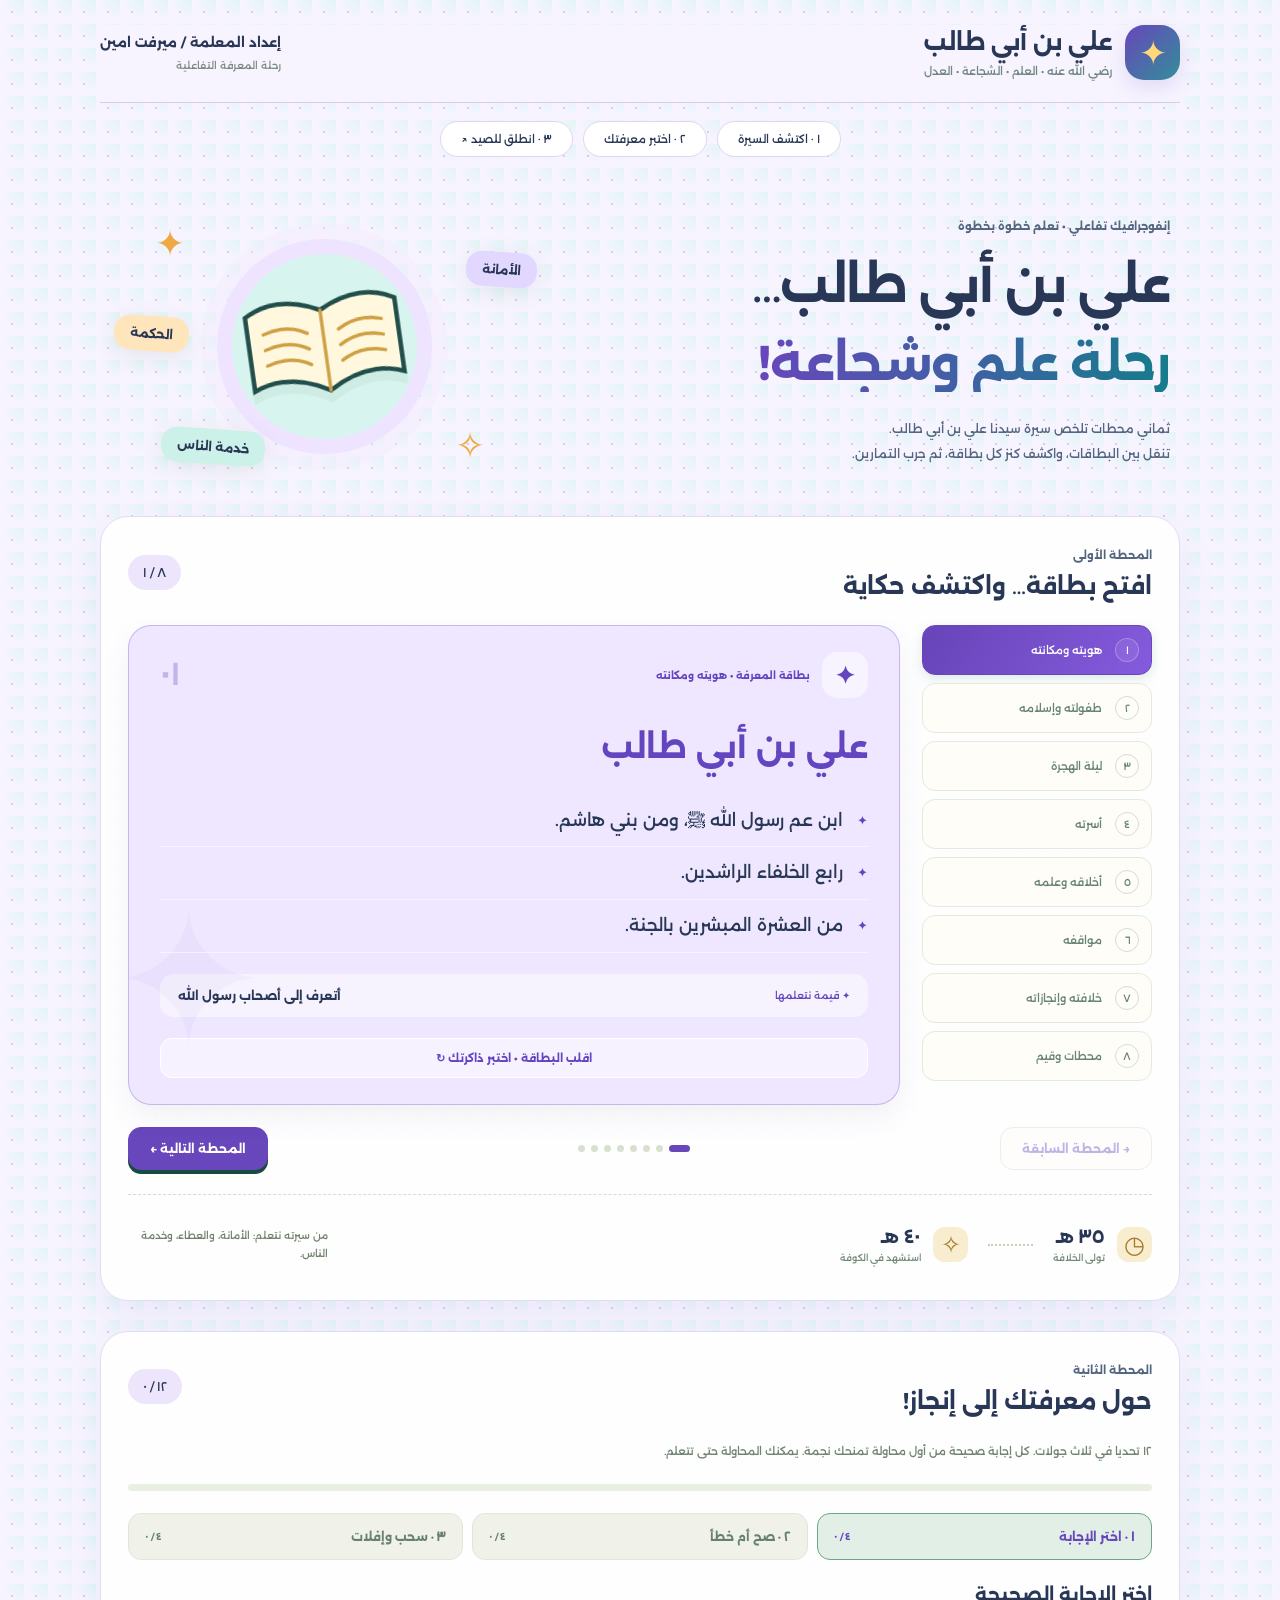
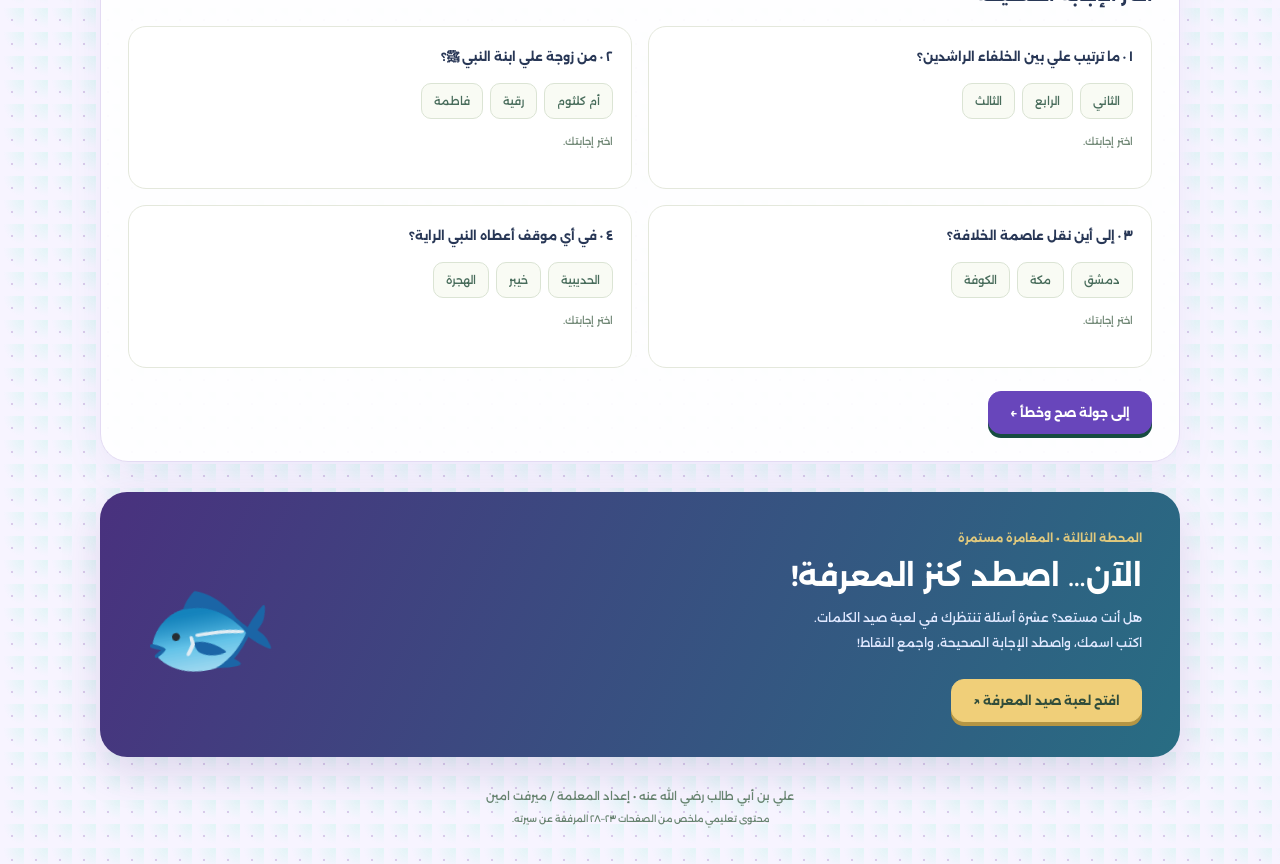
==== index.html @ e06476b0 "Add Ali interactive infographic and randomized word hunt game" ====
<!DOCTYPE html><html lang="ar" dir="rtl"><head><meta charset="UTF-8"><meta name="viewport" content="width=device-width,initial-scale=1"><meta name="theme-color" content="#fffaf1"><meta name="description" content="إنفوجرافيك تفاعلي لسيرة علي بن أبي طالب: بطاقات المعرفة وتمارين اختيار وصح وخطأ وسحب وإفلات، إعداد المعلمة ميرفت امين."><title>علي بن أبي طالب | رحلة المعرفة</title><link rel="stylesheet" href="styles.css"></head><body>
<div class="page"><header class="header"><a class="identity" href="#learn"><span class="logo" aria-hidden="true">✦</span><span><strong>علي بن أبي طالب</strong><small>رضي الله عنه • العلم • الشجاعة • العدل</small></span></a><div class="teacher">إعداد المعلمة / ميرفت امين<span>رحلة المعرفة التفاعلية</span></div></header>
<nav class="nav" aria-label="أقسام الرحلة"><a href="#learn">١ · اكتشف السيرة</a><a href="#practice">٢ · اختبر معرفتك</a><a href="#game">٣ · انطلق للصيد ↗</a></nav>
<section class="intro" id="learn"><div><span class="eyebrow">إنفوجرافيك تفاعلي • تعلم خطوة بخطوة</span><h1>علي بن أبي طالب…<br><em>رحلة علم وشجاعة!</em></h1><p>ثماني محطات تلخص سيرة سيدنا علي بن أبي طالب.<br>تنقل بين البطاقات، واكشف كنز كل بطاقة، ثم جرب التمارين.</p></div><div class="hero-art" aria-hidden="true"><div class="art-ring"></div><span class="art-star one">✦</span><span class="art-star two">✧</span><div class="book"><svg viewBox="0 0 160 120"><path d="M80 29Q43 10 13 27v66q32-13 67 8 35-21 67-8V27q-30-17-67 2Z" fill="#fff8de" stroke="#214e4a" stroke-width="4"/><path d="M80 29v72M27 44q22-7 39 4M27 58q22-7 39 4M27 72q22-7 39 4M94 48q19-11 39-4M94 62q19-11 39-4M94 76q19-11 39-4" fill="none" stroke="#cf9f43" stroke-width="3" stroke-linecap="round"/></svg></div><span class="art-chip chip-one">الأمانة</span><span class="art-chip chip-two">الحكمة</span><span class="art-chip chip-three">خدمة الناس</span></div></section>
<section class="learning" aria-label="بطاقات المعرفة"><div class="section-title"><div><span class="eyebrow">المحطة الأولى</span><h2>افتح بطاقة… واكتشف حكاية</h2></div><span class="count" id="card-counter">١ / ٨</span></div><div class="learn-layout"><aside class="steps" id="steps" aria-label="محطات السيرة"></aside><article class="flashcard" id="flashcard"><div class="card-top"><span class="card-icon" id="card-icon" aria-hidden="true"></span><span id="card-kicker"></span><span class="card-number" id="card-number"></span></div><div id="card-front"><h3 id="card-title" tabindex="-1"></h3><ul id="card-points"></ul><div class="takeaway"><span>✦ قيمة نتعلمها</span><strong id="card-value"></strong></div></div><div id="card-back" hidden><span class="recall-tag">توقف وفكر</span><h3 id="recall-question"></h3><p id="recall-answer" hidden></p><button class="reveal-btn" id="reveal">اكشف الإجابة ✦</button></div><button id="flip" class="flip-btn" aria-pressed="false">اقلب البطاقة • اختبر ذاكرتك ↻</button></article></div><div class="card-controls"><button id="prev" class="secondary" disabled>→ المحطة السابقة</button><div class="dots" id="dots" aria-hidden="true"></div><button id="next-card" class="primary">المحطة التالية ←</button></div><div class="timeline"><div><span class="time-icon">◷</span><span><strong>٣٥ هـ</strong><small>تولى الخلافة</small></span></div><span class="timeline-line"></span><div><span class="time-icon">✧</span><span><strong>٤٠ هـ</strong><small>استشهد في الكوفة</small></span></div><p>من سيرته نتعلم: الأمانة، والعطاء، وخدمة الناس.</p></div></section>
<section id="practice" class="practice"><div class="section-title"><div><span class="eyebrow">المحطة الثانية</span><h2>حول معرفتك إلى إنجاز!</h2></div><span class="count" id="exercise-count">٠ / ١٢</span></div><p class="section-note">١٢ تحديا في ثلاث جولات. كل إجابة صحيحة من أول محاولة تمنحك نجمة. يمكنك المحاولة حتى تتعلم.</p><div class="exercise-progress" role="progressbar" aria-label="التمارين المكتملة" aria-valuemin="0" aria-valuemax="12" aria-valuenow="0" id="exercise-progress"><span id="exercise-fill"></span></div>
<div class="exercise-tabs" role="tablist" aria-label="نوع التمارين"><button role="tab" id="tab-choice" aria-selected="true" aria-controls="panel-choice" data-tab="choice">١ · اختر الإجابة<span>٠ / ٤</span></button><button role="tab" id="tab-truth" aria-selected="false" aria-controls="panel-truth" data-tab="truth">٢ · صح أم خطأ<span>٠ / ٤</span></button><button role="tab" id="tab-match" aria-selected="false" aria-controls="panel-match" data-tab="match">٣ · سحب وإفلات<span>٠ / ٤</span></button></div>
<div class="exercise-panel" role="tabpanel" id="panel-choice" aria-labelledby="tab-choice"><h3>اختر الإجابة الصحيحة</h3><div id="choice-list" class="quiz-list"></div><button class="primary round-next" data-open="truth">إلى جولة صح وخطأ ←</button></div>
<div class="exercise-panel" role="tabpanel" id="panel-truth" aria-labelledby="tab-truth" hidden><h3>ميز العبارة الصحيحة</h3><div id="truth-list" class="quiz-list"></div><button class="primary round-next" data-open="match">إلى جولة السحب والإفلات ←</button></div>
<div class="exercise-panel" role="tabpanel" id="panel-match" aria-labelledby="tab-match" hidden><h3>صل العمل بنتيجته</h3><p class="section-note">اسحب كل بطاقة إلى مكانها الصحيح. على الهاتف أو بلوحة المفاتيح: اضغط البطاقة ثم اضغط المكان المناسب.</p><div class="match-layout"><div><h4>بطاقات الأعمال</h4><div id="drag-bank"></div></div><div><h4>أماكن النتائج</h4><div id="drop-bank"></div></div></div><p id="drag-status" role="status" aria-live="polite">اختر بطاقة لتبدأ.</p><button id="show-result" class="primary">اعرض إنجازي ✦</button></div>
<div id="completion" class="completion" hidden aria-live="polite"><span class="medal" aria-hidden="true">🏅</span><h3 id="result-heading" tabindex="-1"></h3><p id="result-message"></p><div class="result-stats"><div><strong id="result-stars"></strong><span>نجوم المحاولة الأولى</span></div><div><strong>١٢ / ١٢</strong><span>تحديات مكتملة</span></div></div><button id="reset-exercises" class="secondary">أعيد التمارين ↻</button><a class="primary" href="#game">حان وقت لعبة الصيد ↓</a></div></section>
<section id="game" class="game-cta"><div><span class="eyebrow">المحطة الثالثة • المغامرة مستمرة</span><h2>الآن… اصطد كنز المعرفة!</h2><p>هل أنت مستعد؟ عشرة أسئلة تنتظرك في لعبة صيد الكلمات.<br>اكتب اسمك، واصطد الإجابة الصحيحة، واجمع النقاط!</p><a class="primary" href="game.html" target="_blank" rel="noopener">افتح لعبة صيد المعرفة ↗</a></div><span class="big-fish" aria-hidden="true">🐟</span></section><footer>علي بن أبي طالب رضي الله عنه • إعداد المعلمة / ميرفت امين<br><small>محتوى تعليمي ملخص من الصفحات ٢٣–٢٨ المرفقة عن سيرته.</small></footer></div><script src="app.js"></script></body></html>
---- styles.css ----
@font-face{font-family:Alexandria;src:url('Alexandria-500.ttf');font-weight:400 500;font-display:swap}@font-face{font-family:Alexandria;src:url('Alexandria-700.ttf');font-weight:600 900;font-display:swap}
:root{--ink:#234d4b;--green:#206b5b;--paper:#fffaf1;--gold:#e6b24d;--line:#e5e5d5}*{box-sizing:border-box}html{scroll-behavior:smooth;scroll-padding-top:20px}body{margin:0;background:var(--paper);color:var(--ink);font-family:Alexandria,sans-serif;background-image:radial-gradient(#dcdec8 1px,transparent 1px);background-size:24px 24px}button,a,input{font:inherit}button{cursor:pointer}button:disabled{cursor:default}button:focus-visible,a:focus-visible{outline:3px solid #db8e27;outline-offset:5px}[hidden]{display:none!important}a{color:inherit;text-decoration:none}.page{max-width:1140px;margin:auto;padding:25px 30px}.header{display:flex;justify-content:space-between;align-items:center;gap:20px;background:var(--paper);padding:0 0 22px;border-bottom:1px solid #d6dece}.identity{display:flex;align-items:center;gap:13px}.logo{display:grid;place-items:center;background:var(--green);color:#ffd979;width:55px;height:55px;border-radius:19px;font-size:34px}.identity strong{font-size:23px}.identity small{display:block;font-size:11px;margin-top:8px;color:#6f8780}.teacher{font-size:13px;font-weight:700}.teacher span{display:block;font-size:10px;font-weight:500;color:#7b8b80;margin-top:9px}.nav{display:flex;gap:10px;justify-content:center;padding:18px 0}.nav a{font-size:11px;padding:10px 20px;border:1px solid #d9e1d2;background:#fffdf6;border-radius:25px}.nav a:hover{background:#dff2e6}.intro{display:grid;grid-template-columns:1.4fr 1fr;gap:30px;align-items:center;padding:32px 10px 38px}.eyebrow{font-size:11px;color:#55816c;font-weight:700}.intro h1{font-size:clamp(32px,4.3vw,49px);line-height:1.6;margin:12px 0 13px;letter-spacing:-1px}.intro h1 em{font-style:normal;color:var(--green)}.intro p,.game-cta p{font-size:12px;color:#6b8174;line-height:2.1}.hero-art{height:258px;position:relative;display:grid;place-items:center}.art-ring{width:215px;height:215px;border-radius:50%;background:#edf0cd;border:15px solid #f6efcd;box-shadow:0 0 0 1px #e6e5c3}.book{position:absolute;width:180px;transform:rotate(-8deg);filter:drop-shadow(0 10px 0 #728d6f15)}.art-star{position:absolute;color:var(--gold);font-size:36px}.one{top:3px;left:45px}.two{bottom:9px;right:54px}.art-chip{position:absolute;border-radius:16px;padding:10px 16px;background:white;box-shadow:0 5px 24px #2b563016;font-size:12px;font-weight:700;transform:rotate(4deg)}.chip-one{right:2px;top:34px;background:#d7efe6}.chip-two{left:4px;top:98px;background:#ffe3a6}.chip-three{left:51px;bottom:12px;background:#e4def6}
.learning,.practice{padding:27px;background:#fffdf8;border:1px solid var(--line);border-radius:28px;box-shadow:0 10px 40px #26492608}.section-title{display:flex;justify-content:space-between;align-items:center;gap:10px;margin-bottom:25px}.section-title h2{font-size:23px;margin:9px 0 0}.count{font-size:12px;border-radius:24px;background:#eef2e6;padding:10px 15px;white-space:nowrap;direction:ltr}.learn-layout{display:grid;grid-template-columns:230px 1fr;gap:22px}.steps{display:flex;flex-direction:column;gap:8px}.step{display:flex;align-items:center;gap:13px;text-align:right;width:100%;border:1px solid #e6eadc;border-radius:13px;background:#fffdf8;color:#668375;padding:12px;font-size:11px}.step span{border:1px solid #d5decd;border-radius:50%;height:24px;width:24px;display:grid;place-items:center;font-size:10px}.step[aria-current=true]{background:var(--green);color:white;border-color:var(--green);box-shadow:0 4px 12px #206b5b25}.step[aria-current=true] span{background:#ffffff15;border-color:#ffffff40}.flashcard{--accent:#28705f;--bg:#e0f1e6;background:var(--bg);border:1px solid color-mix(in srgb,var(--accent),transparent 70%);border-radius:23px;padding:26px 31px;min-height:470px;position:relative;overflow:hidden;display:flex;flex-direction:column}.flashcard:before{content:'✦';position:absolute;left:-20px;bottom:30px;font-size:190px;line-height:1;color:var(--accent);opacity:.035;pointer-events:none}.card-top{display:flex;align-items:center;gap:12px;color:var(--accent);font-size:10px;font-weight:700}.card-icon{width:46px;height:46px;display:grid;place-items:center;border-radius:15px;background:#ffffff88;font-size:24px}.card-number{margin-right:auto;font-size:28px;opacity:.3}.flashcard h3{font-size:27px;color:var(--accent);line-height:1.8;margin:20px 0 19px}.flashcard ul{list-style:none;margin:0;padding:0}.flashcard li{font-size:15px;line-height:2.1;padding:8px 25px 8px 0;position:relative;border-bottom:1px solid #ffffff90}.flashcard li:before{content:'✦';position:absolute;right:0;color:var(--accent);font-size:13px;top:12px}.takeaway{margin:21px 0;background:#ffffff85;border-radius:14px;padding:14px 18px;display:flex;justify-content:space-between;align-items:center;gap:13px}.takeaway span{font-size:10px;color:var(--accent)}.takeaway strong{font-size:12px}.flip-btn{margin-top:auto;border:1px solid #ffffff;background:#ffffff75;color:var(--accent);border-radius:12px;padding:12px;font-size:11px;font-weight:700;width:100%}#card-back{padding:20px 0;min-height:330px}.recall-tag{font-size:11px;background:#ffffff80;padding:8px 13px;border-radius:20px;color:var(--accent)}#recall-answer{background:#ffffff90;border-radius:16px;padding:19px;line-height:2;font-size:15px}.reveal-btn{border:0;background:var(--accent);color:white;padding:13px 20px;border-radius:13px;font-size:12px}.card-controls{display:flex;align-items:center;justify-content:space-between;gap:15px;margin-top:22px}.primary,.secondary{display:inline-block;padding:13px 21px;border-radius:13px;font-weight:700;font-size:12px;text-align:center}.primary{background:var(--green);color:white;border:1px solid var(--green);box-shadow:0 4px 0 #174c41}.primary:hover{background:#2e826b}.secondary{background:#fffdf8;color:var(--green);border:1px solid #cbd8c6}.secondary:disabled{opacity:.4}.dots{display:flex;gap:6px}.dots i{width:7px;height:7px;background:#d8e1cf;border-radius:50%}.dots i.on{background:var(--green);width:21px;border-radius:5px}.timeline{display:flex;align-items:center;gap:20px;padding:22px 0 0;margin-top:24px;border-top:1px dashed #d3decc}.timeline>div{display:flex;gap:12px;align-items:center}.time-icon{display:grid;place-items:center;width:35px;height:35px;background:#f9edd0;color:#a47c2a;border-radius:12px;font-size:24px}.timeline strong{font-size:17px}.timeline small{display:block;font-size:9px;color:#6f8775;margin-top:5px}.timeline-line{width:45px;border-top:2px dotted #c5d0b7}.timeline p{font-size:10px;line-height:1.8;color:#71836b;margin-right:auto;max-width:200px}
.practice{margin-top:30px}.section-note{font-size:11px;color:#718470;line-height:2}.exercise-progress{height:7px;background:#eaf0e1;border-radius:6px;margin:22px 0}.exercise-progress span{display:block;height:100%;width:0;border-radius:6px;background:var(--green);transition:width .4s}.exercise-tabs{display:grid;grid-template-columns:repeat(3,1fr);gap:9px}.exercise-tabs button{display:flex;justify-content:space-between;align-items:center;padding:15px 16px;background:#f0f1e9;border:1px solid #e2e6d9;border-radius:13px;color:#678071;font-size:12px;font-weight:700}.exercise-tabs button[aria-selected=true]{background:#e1efe7;border-color:#6da48d;color:var(--green)}.exercise-tabs span{font-size:9px;direction:ltr}.exercise-panel{padding-top:24px}.exercise-panel h3{font-size:18px;margin:0 0 20px}.quiz-list{display:grid;grid-template-columns:1fr 1fr;gap:16px}.quiz{background:#fff;border:1px solid #e4e8dc;border-radius:18px;padding:18px}.quiz h4{margin:0 0 14px;font-size:12px;line-height:2}.answers{display:flex;flex-wrap:wrap;gap:7px}.answer{border:1px solid #dbe4d4;background:#f9fbf4;border-radius:10px;color:#486c5b;padding:10px 12px;font-size:11px}.answer.correct{border-color:#57a38a;background:#d7f0e3;color:#135d45}.answer.wrong{border-color:#dfa080;background:#ffefdc;color:#9c4b2d}.answer:disabled{cursor:default}.quiz.done{border-color:#87bda3}.quiz-feedback{font-size:10px;line-height:1.9;color:#728977;min-height:38px;margin:13px 0 0}.quiz.done .quiz-feedback{color:#226b50}.round-next{margin-top:23px}.match-layout{display:grid;grid-template-columns:1fr 1.2fr;gap:23px}.match-layout h4{font-size:12px;color:#567362}.drag-card{width:100%;display:block;margin:0 0 12px;border:1px solid #d9d1ea;border-radius:14px;background:#efeafa;color:#65568d;padding:18px;font-size:12px;font-weight:700;text-align:right;touch-action:pan-y}.drag-card.selected{background:#ded4f5;border:2px solid #7757ae;padding:17px}.drag-card:disabled{opacity:.45}.drop{width:100%;min-height:74px;text-align:right;border:2px dashed #bacfb9;border-radius:14px;background:#f7faf1;padding:15px 17px;display:block;margin:0 0 12px;color:#52765b;font-size:12px}.drop small{display:block;margin-top:8px;color:#7e9380;font-size:9px}.drop.over{border-color:#7a5caa;background:#eee8f8}.drop.matched{border:2px solid #73ac8a;background:#e0f2e5}.drop.matched small{color:#1c6b48;font-weight:700}#drag-status{font-size:11px;line-height:2;min-height:28px;color:#677e67}.completion{text-align:center;background:#f8f0d7;border:1px solid #e4c775;border-radius:21px;padding:28px;margin-top:26px}.medal{font-size:47px}.completion h3{font-size:23px}.completion p{font-size:12px;line-height:2;color:#6b7451}.completion .primary,.completion .secondary{margin:5px}.result-stats{display:flex;justify-content:center;gap:25px;margin:24px}.result-stats strong{display:block;font-size:25px;color:#926e23;direction:ltr}.result-stats span{font-size:10px;display:block;margin-top:10px}.game-cta{display:flex;justify-content:space-between;align-items:center;margin-top:30px;background:#214e46;color:white;border-radius:27px;padding:35px 38px;overflow:hidden}.game-cta .eyebrow{color:#dfc87d}.game-cta h2{font-size:29px;margin:12px 0}.game-cta p{color:#c1d8c5;margin-bottom:24px}.game-cta .primary{background:#f0cf79;color:#314d3b;border-color:#f0cf79;box-shadow:0 4px 0 #b49544}.big-fish{font-size:110px;transform:rotate(-10deg)}footer{text-align:center;padding:28px 0 10px;font-size:11px;color:#66836f;line-height:2}footer small{font-size:9px}
@media(max-width:760px){.page{padding:19px 14px}.header{gap:12px}.identity strong{font-size:16px}.identity small{font-size:9px}.logo{height:43px;width:43px;font-size:27px}.teacher{font-size:10px;line-height:1.9;max-width:145px}.teacher span{font-size:8px;margin-top:4px}.nav{gap:6px;justify-content:space-between}.nav a{font-size:9px;padding:9px 10px}.intro{grid-template-columns:1fr;gap:0;padding:20px 4px 25px}.intro h1{font-size:34px}.hero-art{height:220px;max-width:350px;width:100%;margin:auto}.art-ring{width:185px;height:185px}.book{width:155px}.learning,.practice{padding:19px 14px;border-radius:21px}.section-title h2{font-size:18px;line-height:1.8}.eyebrow{font-size:9px}.count{font-size:10px;padding:9px 11px}.learn-layout{grid-template-columns:1fr;gap:15px}.steps{display:grid;grid-template-columns:repeat(2,1fr);gap:7px}.step{padding:9px;font-size:9px;gap:8px}.step span{width:20px;height:20px;flex-shrink:0}.flashcard{padding:21px 18px;min-height:440px}.flashcard h3{font-size:23px}.flashcard li{font-size:13px;line-height:2}.takeaway{gap:9px;padding:13px}.takeaway strong{font-size:10px}.card-controls{gap:8px}.card-controls button{padding:12px 10px;font-size:9px}.dots{gap:4px}.dots i{height:5px;width:5px}.dots i.on{width:12px}.timeline{gap:10px;flex-wrap:wrap}.timeline p{max-width:none;width:100%;margin-bottom:0}.timeline-line{width:30px}.exercise-tabs{gap:6px}.exercise-tabs button{padding:11px 6px;font-size:9px;gap:8px;flex-direction:column}.quiz-list{grid-template-columns:1fr}.match-layout{grid-template-columns:1fr 1fr;gap:10px}.drag-card{font-size:10px;padding:16px 10px;line-height:1.9;min-height:86px}.drag-card.selected{padding:15px 9px}.drop{font-size:10px;padding:12px 9px;min-height:86px;line-height:1.8}.drop small{font-size:8px}.game-cta{padding:25px 21px;gap:8px}.game-cta h2{font-size:22px;line-height:1.8}.game-cta p{font-size:11px}.big-fish{font-size:48px}.result-stats{gap:18px;margin:23px 0}.completion{padding:22px 12px}.completion h3{font-size:20px}}
.count,.exercise-tabs span,.result-stats strong{unicode-bidi:bidi-override;direction:ltr}
@media(prefers-reduced-motion:reduce){html{scroll-behavior:auto}*{transition:none!important}}

/* Ali's jewel-colour identity */
:root{--ink:#283756;--green:#6846bb;--paper:#f7f4ff;--gold:#eea943;--line:#e3daf3}body{background-image:radial-gradient(#d8cbea 1px,transparent 1px),radial-gradient(ellipse at top right,#cdf5ee88,transparent 60%)}.header{border-color:#d8ccec}.logo{background:linear-gradient(135deg,#6846bb,#338e9a);box-shadow:0 8px 20px #6846bb25}.nav a{background:#fff;border-color:#e1d7ed}.intro{padding-top:40px}.intro p,.eyebrow{color:#53657f}.art-ring{background:#d8f4ef;border-color:#eee4ff;box-shadow:0 0 0 16px #f3e9fd66}.chip-one{background:#e2d8ff}.chip-two{background:#ffe5bb}.chip-three{background:#ccf1e8}.learning,.practice{background:#ffffffee;box-shadow:0 15px 40px #6550a512}.flashcard{box-shadow:0 12px 28px #4f376512}.flashcard h3{font-size:32px}.flashcard li{font-size:17px;line-height:2.1}.step[aria-current=true]{background:linear-gradient(120deg,#6744b8,#855bdd)}.game-cta{background:linear-gradient(115deg,#49317e,#286d83);box-shadow:0 15px 40px #49317e25}.game-cta p{color:#e0e8ff}.count{background:#ede5fc}.intro h1 em{background:linear-gradient(90deg,#6846bb,#157c8b);background-clip:text;color:transparent}.flashcard{animation:cardEnter .32s ease-out}@keyframes cardEnter{from{opacity:.6;transform:translateY(8px)}to{opacity:1;transform:none}}@media(max-width:760px){.flashcard h3{font-size:25px}.flashcard li{font-size:14px}.identity strong{font-size:15px}}@media(prefers-reduced-motion:reduce){*{animation:none!important}}
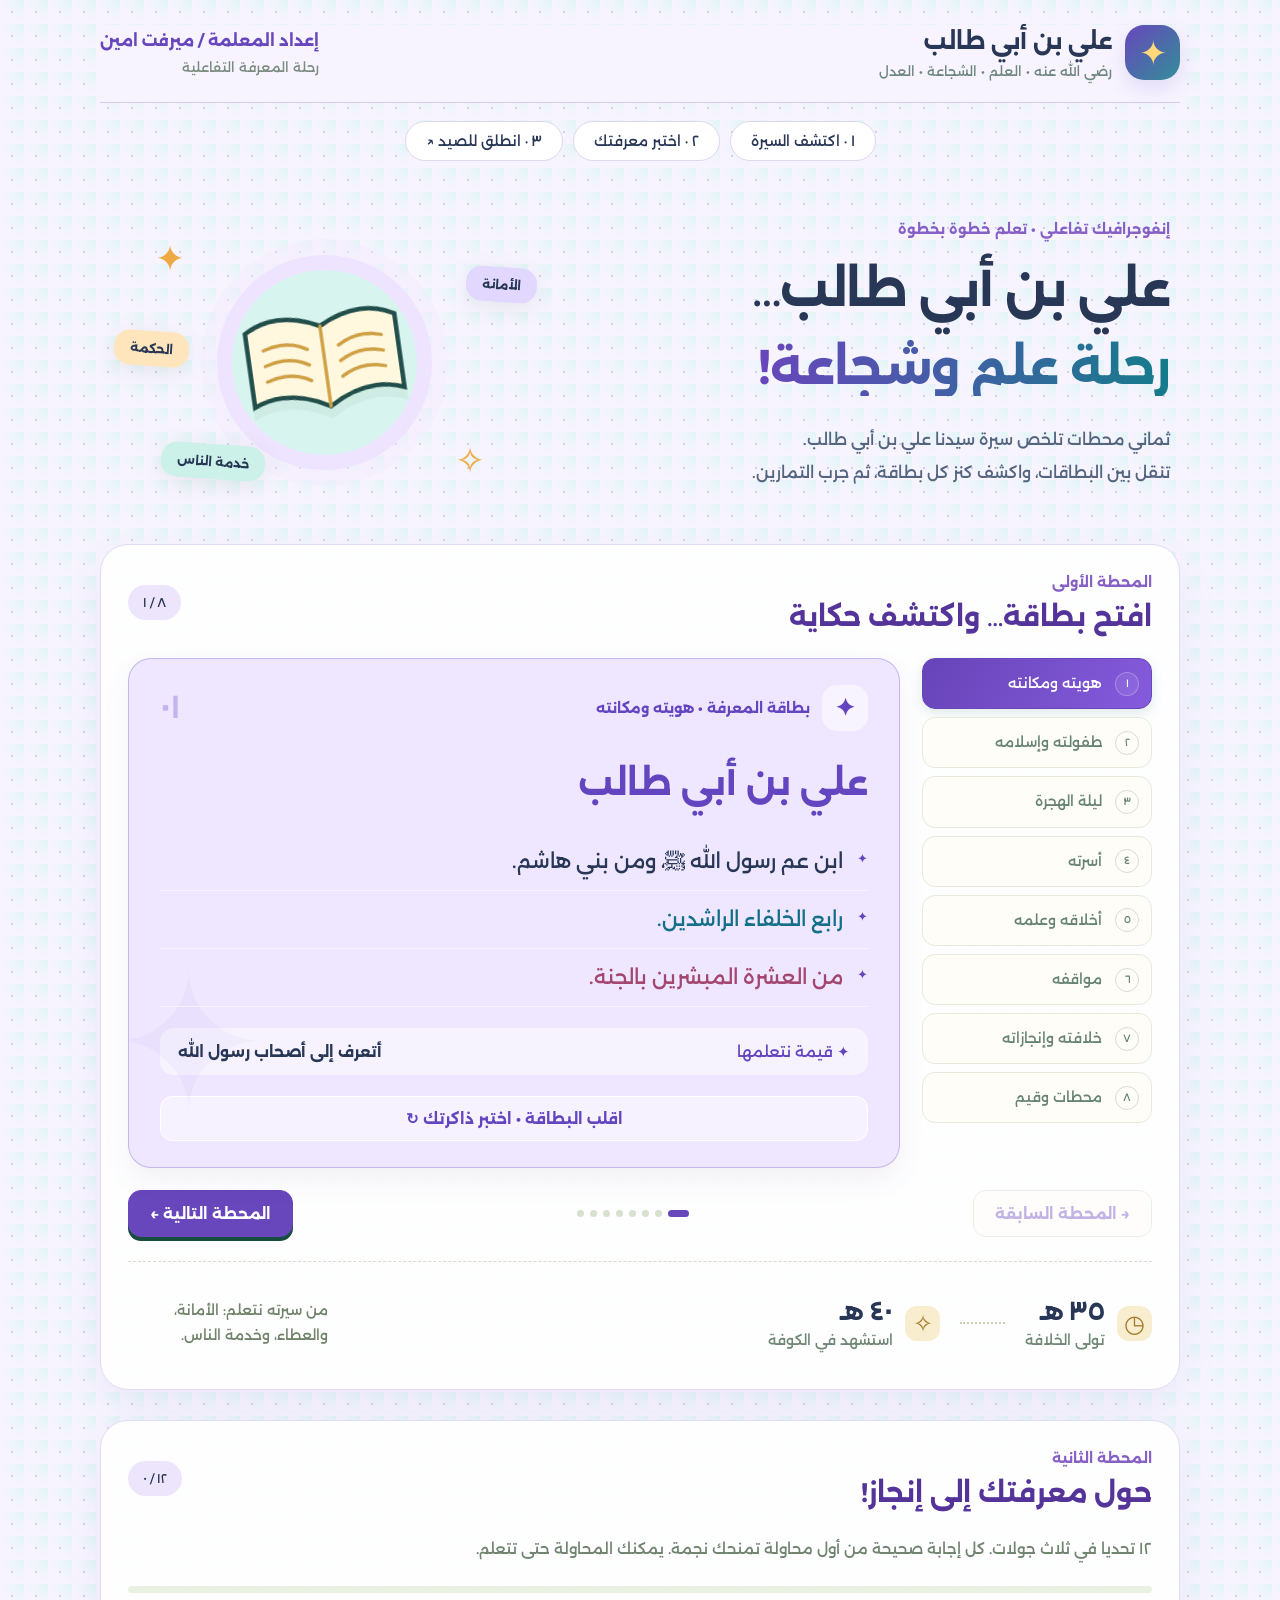
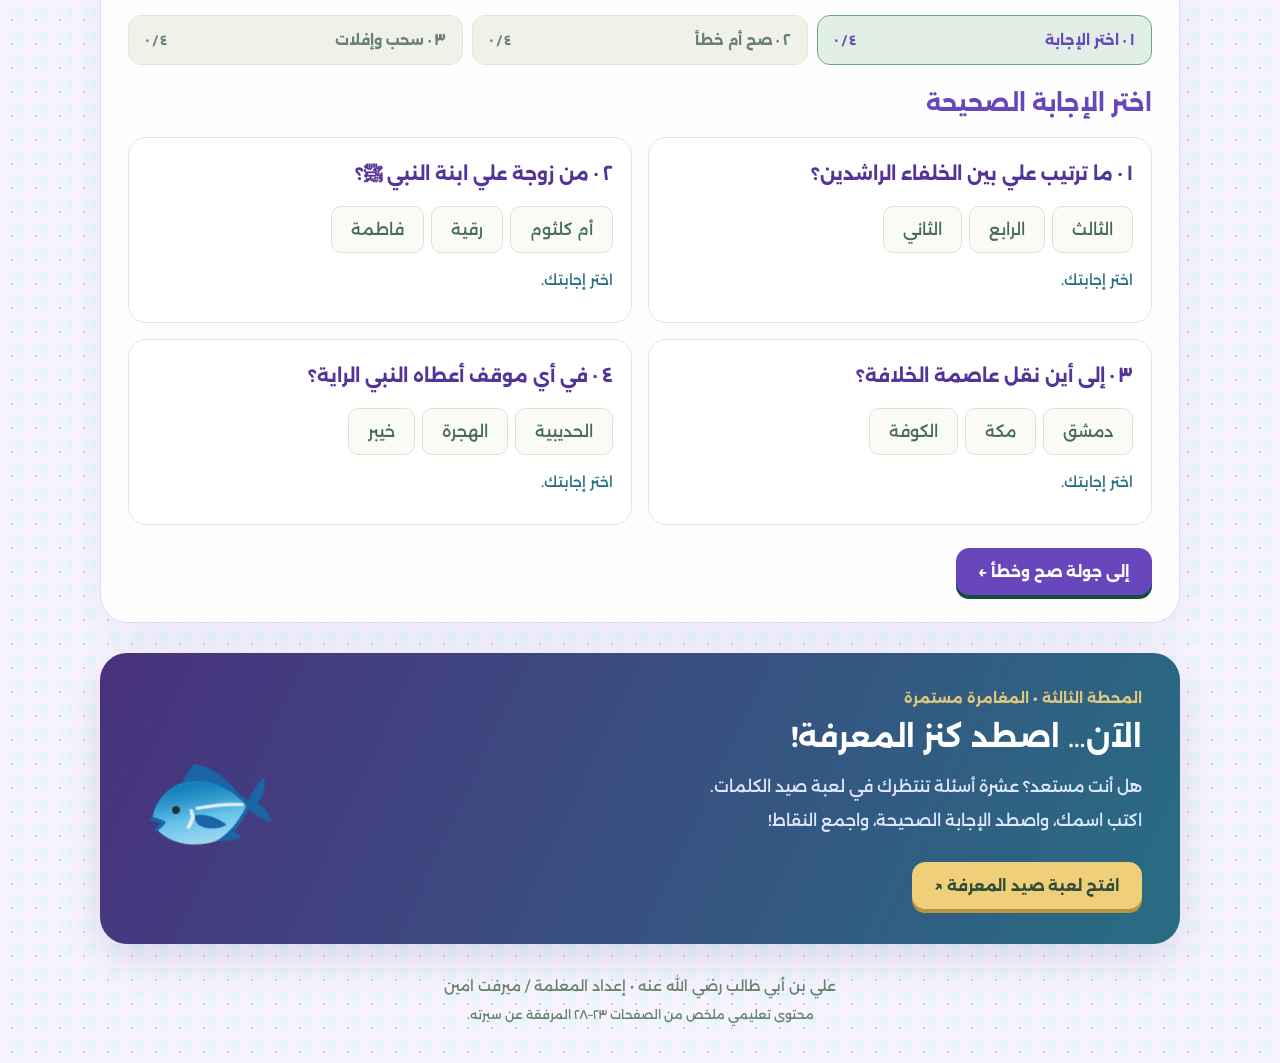
==== commit c09a00ff: "Load the updated larger infographic styles" ====
--- a/index.html
+++ b/index.html
@@ -1,4 +1,4 @@
-<!DOCTYPE html><html lang="ar" dir="rtl"><head><meta charset="UTF-8"><meta name="viewport" content="width=device-width,initial-scale=1"><meta name="theme-color" content="#fffaf1"><meta name="description" content="إنفوجرافيك تفاعلي لسيرة علي بن أبي طالب: بطاقات المعرفة وتمارين اختيار وصح وخطأ وسحب وإفلات، إعداد المعلمة ميرفت امين."><title>علي بن أبي طالب | رحلة المعرفة</title><link rel="stylesheet" href="styles.css"></head><body>
+<!DOCTYPE html><html lang="ar" dir="rtl"><head><meta charset="UTF-8"><meta name="viewport" content="width=device-width,initial-scale=1"><meta name="theme-color" content="#fffaf1"><meta name="description" content="إنفوجرافيك تفاعلي لسيرة علي بن أبي طالب: بطاقات المعرفة وتمارين اختيار وصح وخطأ وسحب وإفلات، إعداد المعلمة ميرفت امين."><title>علي بن أبي طالب | رحلة المعرفة</title><link rel="stylesheet" href="styles.css?v=large2"></head><body>
 <div class="page"><header class="header"><a class="identity" href="#learn"><span class="logo" aria-hidden="true">✦</span><span><strong>علي بن أبي طالب</strong><small>رضي الله عنه • العلم • الشجاعة • العدل</small></span></a><div class="teacher">إعداد المعلمة / ميرفت امين<span>رحلة المعرفة التفاعلية</span></div></header>
 <nav class="nav" aria-label="أقسام الرحلة"><a href="#learn">١ · اكتشف السيرة</a><a href="#practice">٢ · اختبر معرفتك</a><a href="#game">٣ · انطلق للصيد ↗</a></nav>
 <section class="intro" id="learn"><div><span class="eyebrow">إنفوجرافيك تفاعلي • تعلم خطوة بخطوة</span><h1>علي بن أبي طالب…<br><em>رحلة علم وشجاعة!</em></h1><p>ثماني محطات تلخص سيرة سيدنا علي بن أبي طالب.<br>تنقل بين البطاقات، واكشف كنز كل بطاقة، ثم جرب التمارين.</p></div><div class="hero-art" aria-hidden="true"><div class="art-ring"></div><span class="art-star one">✦</span><span class="art-star two">✧</span><div class="book"><svg viewBox="0 0 160 120"><path d="M80 29Q43 10 13 27v66q32-13 67 8 35-21 67-8V27q-30-17-67 2Z" fill="#fff8de" stroke="#214e4a" stroke-width="4"/><path d="M80 29v72M27 44q22-7 39 4M27 58q22-7 39 4M27 72q22-7 39 4M94 48q19-11 39-4M94 62q19-11 39-4M94 76q19-11 39-4" fill="none" stroke="#cf9f43" stroke-width="3" stroke-linecap="round"/></svg></div><span class="art-chip chip-one">الأمانة</span><span class="art-chip chip-two">الحكمة</span><span class="art-chip chip-three">خدمة الناس</span></div></section>
@@ -10,3 +10,4 @@
 <div class="exercise-panel" role="tabpanel" id="panel-match" aria-labelledby="tab-match" hidden><h3>صل العمل بنتيجته</h3><p class="section-note">اسحب كل بطاقة إلى مكانها الصحيح. على الهاتف أو بلوحة المفاتيح: اضغط البطاقة ثم اضغط المكان المناسب.</p><div class="match-layout"><div><h4>بطاقات الأعمال</h4><div id="drag-bank"></div></div><div><h4>أماكن النتائج</h4><div id="drop-bank"></div></div></div><p id="drag-status" role="status" aria-live="polite">اختر بطاقة لتبدأ.</p><button id="show-result" class="primary">اعرض إنجازي ✦</button></div>
 <div id="completion" class="completion" hidden aria-live="polite"><span class="medal" aria-hidden="true">🏅</span><h3 id="result-heading" tabindex="-1"></h3><p id="result-message"></p><div class="result-stats"><div><strong id="result-stars"></strong><span>نجوم المحاولة الأولى</span></div><div><strong>١٢ / ١٢</strong><span>تحديات مكتملة</span></div></div><button id="reset-exercises" class="secondary">أعيد التمارين ↻</button><a class="primary" href="#game">حان وقت لعبة الصيد ↓</a></div></section>
 <section id="game" class="game-cta"><div><span class="eyebrow">المحطة الثالثة • المغامرة مستمرة</span><h2>الآن… اصطد كنز المعرفة!</h2><p>هل أنت مستعد؟ عشرة أسئلة تنتظرك في لعبة صيد الكلمات.<br>اكتب اسمك، واصطد الإجابة الصحيحة، واجمع النقاط!</p><a class="primary" href="game.html" target="_blank" rel="noopener">افتح لعبة صيد المعرفة ↗</a></div><span class="big-fish" aria-hidden="true">🐟</span></section><footer>علي بن أبي طالب رضي الله عنه • إعداد المعلمة / ميرفت امين<br><small>محتوى تعليمي ملخص من الصفحات ٢٣–٢٨ المرفقة عن سيرته.</small></footer></div><script src="app.js"></script></body></html>
+
--- a/styles.css
+++ b/styles.css
@@ -8,3 +8,6 @@
 
 /* Ali's jewel-colour identity */
 :root{--ink:#283756;--green:#6846bb;--paper:#f7f4ff;--gold:#eea943;--line:#e3daf3}body{background-image:radial-gradient(#d8cbea 1px,transparent 1px),radial-gradient(ellipse at top right,#cdf5ee88,transparent 60%)}.header{border-color:#d8ccec}.logo{background:linear-gradient(135deg,#6846bb,#338e9a);box-shadow:0 8px 20px #6846bb25}.nav a{background:#fff;border-color:#e1d7ed}.intro{padding-top:40px}.intro p,.eyebrow{color:#53657f}.art-ring{background:#d8f4ef;border-color:#eee4ff;box-shadow:0 0 0 16px #f3e9fd66}.chip-one{background:#e2d8ff}.chip-two{background:#ffe5bb}.chip-three{background:#ccf1e8}.learning,.practice{background:#ffffffee;box-shadow:0 15px 40px #6550a512}.flashcard{box-shadow:0 12px 28px #4f376512}.flashcard h3{font-size:32px}.flashcard li{font-size:17px;line-height:2.1}.step[aria-current=true]{background:linear-gradient(120deg,#6744b8,#855bdd)}.game-cta{background:linear-gradient(115deg,#49317e,#286d83);box-shadow:0 15px 40px #49317e25}.game-cta p{color:#e0e8ff}.count{background:#ede5fc}.intro h1 em{background:linear-gradient(90deg,#6846bb,#157c8b);background-clip:text;color:transparent}.flashcard{animation:cardEnter .32s ease-out}@keyframes cardEnter{from{opacity:.6;transform:translateY(8px)}to{opacity:1;transform:none}}@media(max-width:760px){.flashcard h3{font-size:25px}.flashcard li{font-size:14px}.identity strong{font-size:15px}}@media(prefers-reduced-motion:reduce){*{animation:none!important}}
+/* Larger, colourful reading type */
+.teacher{font-size:16px;color:#6846bb}.teacher span,.identity small{font-size:13px}.nav a{font-size:14px}.intro p,.game-cta p{font-size:16px;line-height:2.1}.eyebrow{font-size:14px;color:#8760c6}.section-title h2{font-size:27px;color:#55349a}.step{font-size:14px;line-height:1.8}.flashcard h3{font-size:35px}.flashcard li{font-size:20px;line-height:2.05}.flashcard li:nth-child(2){color:#146f89}.flashcard li:nth-child(3){color:#a34771}.card-top{font-size:14px}.takeaway span,.takeaway strong{font-size:15px}.flip-btn,.primary,.secondary{font-size:15px}.section-note{font-size:15px;line-height:2}.quiz h4{font-size:18px;line-height:2;color:#55349a}.answer{font-size:16px;padding:13px 19px}.quiz-feedback{font-size:14px;line-height:2;color:#266f82}.exercise-tabs button{font-size:14px}.exercise-tabs span{font-size:12px}.exercise-panel h3{font-size:23px;color:#6846bb}.drag-card,.drop{font-size:16px;line-height:1.9}.drop small{font-size:12px}.match-layout h4{font-size:17px}#drag-status{font-size:14px}.timeline strong{font-size:23px}.timeline small,.timeline p{font-size:14px}.completion p{font-size:16px}footer{font-size:14px}footer small{font-size:12px}
+@media(max-width:760px){.identity strong{font-size:17px}.identity small{font-size:10px}.teacher{font-size:12px}.teacher span{font-size:10px}.nav{flex-wrap:wrap;justify-content:center}.nav a{font-size:11px;padding:10px 12px}.intro p,.game-cta p{font-size:14px}.eyebrow{font-size:12px}.section-title h2{font-size:22px}.step{font-size:11px}.flashcard h3{font-size:28px}.flashcard li{font-size:17px;line-height:2.1}.card-top{font-size:11px}.takeaway{flex-wrap:wrap}.takeaway span,.takeaway strong{font-size:12px}.flip-btn,.primary,.secondary{font-size:13px}.card-controls{flex-wrap:wrap;justify-content:space-between}.card-controls button{font-size:11px}.section-note{font-size:13px}.quiz h4{font-size:16px}.answer{font-size:14px;padding:12px 17px}.quiz-feedback{font-size:13px}.exercise-tabs button{font-size:11px}.drag-card,.drop{font-size:13px}.drop small{font-size:10px}.match-layout h4{font-size:14px}#drag-status{font-size:13px}.timeline small,.timeline p{font-size:12px}.completion p{font-size:14px}footer{font-size:12px}footer small{font-size:10px}}
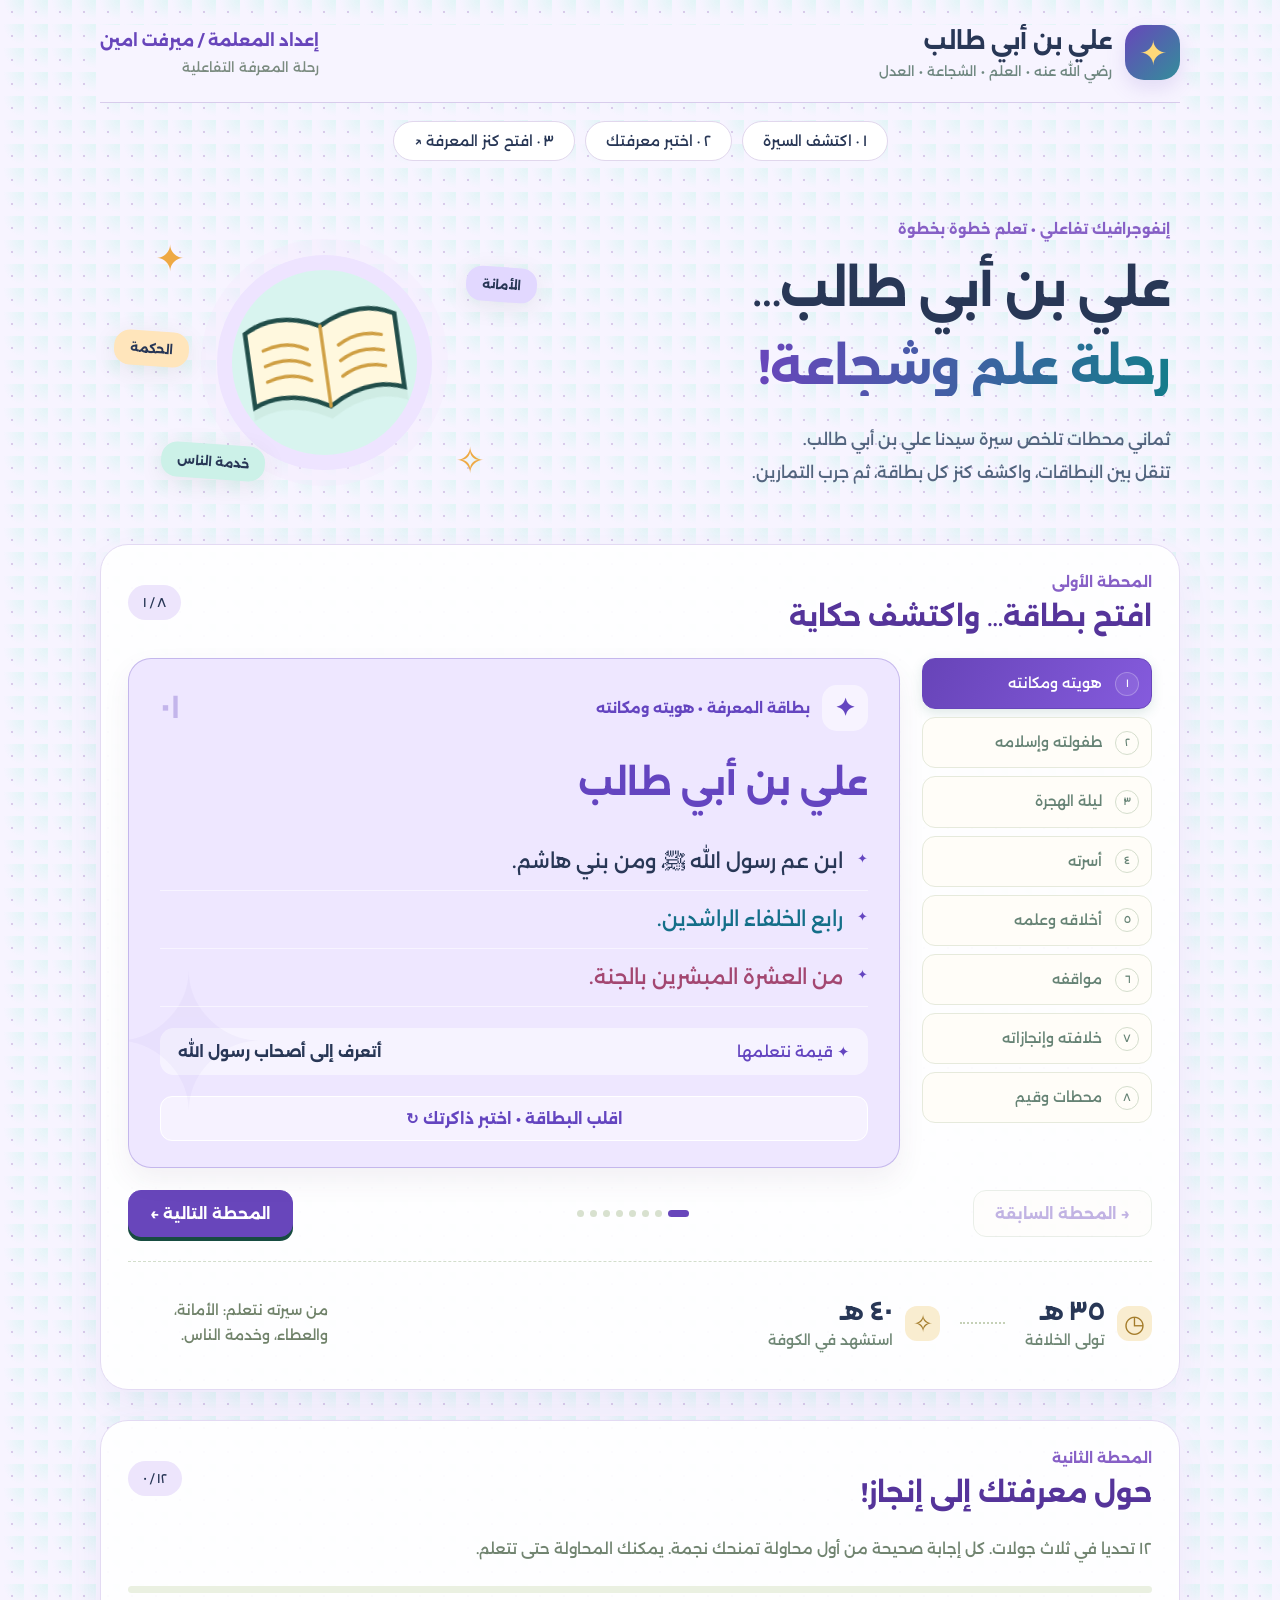
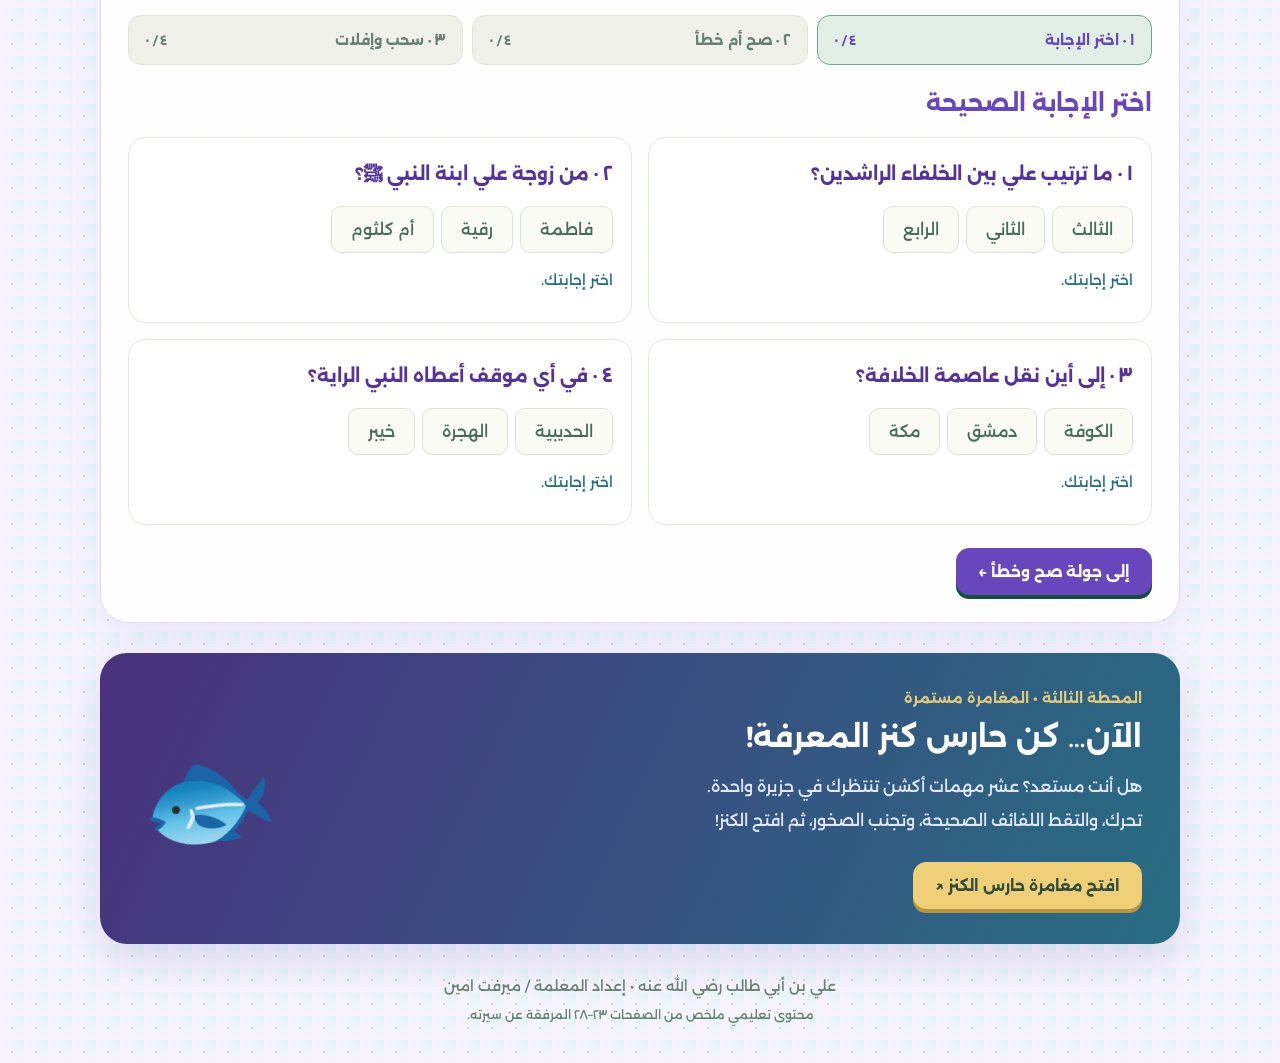
==== commit bc7a0cda: "Replace quiz with one-island action adventure" ====
--- a/index.html
+++ b/index.html
@@ -1,6 +1,6 @@
 <!DOCTYPE html><html lang="ar" dir="rtl"><head><meta charset="UTF-8"><meta name="viewport" content="width=device-width,initial-scale=1"><meta name="theme-color" content="#fffaf1"><meta name="description" content="إنفوجرافيك تفاعلي لسيرة علي بن أبي طالب: بطاقات المعرفة وتمارين اختيار وصح وخطأ وسحب وإفلات، إعداد المعلمة ميرفت امين."><title>علي بن أبي طالب | رحلة المعرفة</title><link rel="stylesheet" href="styles.css?v=large2"></head><body>
 <div class="page"><header class="header"><a class="identity" href="#learn"><span class="logo" aria-hidden="true">✦</span><span><strong>علي بن أبي طالب</strong><small>رضي الله عنه • العلم • الشجاعة • العدل</small></span></a><div class="teacher">إعداد المعلمة / ميرفت امين<span>رحلة المعرفة التفاعلية</span></div></header>
-<nav class="nav" aria-label="أقسام الرحلة"><a href="#learn">١ · اكتشف السيرة</a><a href="#practice">٢ · اختبر معرفتك</a><a href="#game">٣ · انطلق للصيد ↗</a></nav>
+<nav class="nav" aria-label="أقسام الرحلة"><a href="#learn">١ · اكتشف السيرة</a><a href="#practice">٢ · اختبر معرفتك</a><a href="#game">٣ · افتح كنز المعرفة ↗</a></nav>
 <section class="intro" id="learn"><div><span class="eyebrow">إنفوجرافيك تفاعلي • تعلم خطوة بخطوة</span><h1>علي بن أبي طالب…<br><em>رحلة علم وشجاعة!</em></h1><p>ثماني محطات تلخص سيرة سيدنا علي بن أبي طالب.<br>تنقل بين البطاقات، واكشف كنز كل بطاقة، ثم جرب التمارين.</p></div><div class="hero-art" aria-hidden="true"><div class="art-ring"></div><span class="art-star one">✦</span><span class="art-star two">✧</span><div class="book"><svg viewBox="0 0 160 120"><path d="M80 29Q43 10 13 27v66q32-13 67 8 35-21 67-8V27q-30-17-67 2Z" fill="#fff8de" stroke="#214e4a" stroke-width="4"/><path d="M80 29v72M27 44q22-7 39 4M27 58q22-7 39 4M27 72q22-7 39 4M94 48q19-11 39-4M94 62q19-11 39-4M94 76q19-11 39-4" fill="none" stroke="#cf9f43" stroke-width="3" stroke-linecap="round"/></svg></div><span class="art-chip chip-one">الأمانة</span><span class="art-chip chip-two">الحكمة</span><span class="art-chip chip-three">خدمة الناس</span></div></section>
 <section class="learning" aria-label="بطاقات المعرفة"><div class="section-title"><div><span class="eyebrow">المحطة الأولى</span><h2>افتح بطاقة… واكتشف حكاية</h2></div><span class="count" id="card-counter">١ / ٨</span></div><div class="learn-layout"><aside class="steps" id="steps" aria-label="محطات السيرة"></aside><article class="flashcard" id="flashcard"><div class="card-top"><span class="card-icon" id="card-icon" aria-hidden="true"></span><span id="card-kicker"></span><span class="card-number" id="card-number"></span></div><div id="card-front"><h3 id="card-title" tabindex="-1"></h3><ul id="card-points"></ul><div class="takeaway"><span>✦ قيمة نتعلمها</span><strong id="card-value"></strong></div></div><div id="card-back" hidden><span class="recall-tag">توقف وفكر</span><h3 id="recall-question"></h3><p id="recall-answer" hidden></p><button class="reveal-btn" id="reveal">اكشف الإجابة ✦</button></div><button id="flip" class="flip-btn" aria-pressed="false">اقلب البطاقة • اختبر ذاكرتك ↻</button></article></div><div class="card-controls"><button id="prev" class="secondary" disabled>→ المحطة السابقة</button><div class="dots" id="dots" aria-hidden="true"></div><button id="next-card" class="primary">المحطة التالية ←</button></div><div class="timeline"><div><span class="time-icon">◷</span><span><strong>٣٥ هـ</strong><small>تولى الخلافة</small></span></div><span class="timeline-line"></span><div><span class="time-icon">✧</span><span><strong>٤٠ هـ</strong><small>استشهد في الكوفة</small></span></div><p>من سيرته نتعلم: الأمانة، والعطاء، وخدمة الناس.</p></div></section>
 <section id="practice" class="practice"><div class="section-title"><div><span class="eyebrow">المحطة الثانية</span><h2>حول معرفتك إلى إنجاز!</h2></div><span class="count" id="exercise-count">٠ / ١٢</span></div><p class="section-note">١٢ تحديا في ثلاث جولات. كل إجابة صحيحة من أول محاولة تمنحك نجمة. يمكنك المحاولة حتى تتعلم.</p><div class="exercise-progress" role="progressbar" aria-label="التمارين المكتملة" aria-valuemin="0" aria-valuemax="12" aria-valuenow="0" id="exercise-progress"><span id="exercise-fill"></span></div>
@@ -8,6 +8,6 @@
 <div class="exercise-panel" role="tabpanel" id="panel-choice" aria-labelledby="tab-choice"><h3>اختر الإجابة الصحيحة</h3><div id="choice-list" class="quiz-list"></div><button class="primary round-next" data-open="truth">إلى جولة صح وخطأ ←</button></div>
 <div class="exercise-panel" role="tabpanel" id="panel-truth" aria-labelledby="tab-truth" hidden><h3>ميز العبارة الصحيحة</h3><div id="truth-list" class="quiz-list"></div><button class="primary round-next" data-open="match">إلى جولة السحب والإفلات ←</button></div>
 <div class="exercise-panel" role="tabpanel" id="panel-match" aria-labelledby="tab-match" hidden><h3>صل العمل بنتيجته</h3><p class="section-note">اسحب كل بطاقة إلى مكانها الصحيح. على الهاتف أو بلوحة المفاتيح: اضغط البطاقة ثم اضغط المكان المناسب.</p><div class="match-layout"><div><h4>بطاقات الأعمال</h4><div id="drag-bank"></div></div><div><h4>أماكن النتائج</h4><div id="drop-bank"></div></div></div><p id="drag-status" role="status" aria-live="polite">اختر بطاقة لتبدأ.</p><button id="show-result" class="primary">اعرض إنجازي ✦</button></div>
-<div id="completion" class="completion" hidden aria-live="polite"><span class="medal" aria-hidden="true">🏅</span><h3 id="result-heading" tabindex="-1"></h3><p id="result-message"></p><div class="result-stats"><div><strong id="result-stars"></strong><span>نجوم المحاولة الأولى</span></div><div><strong>١٢ / ١٢</strong><span>تحديات مكتملة</span></div></div><button id="reset-exercises" class="secondary">أعيد التمارين ↻</button><a class="primary" href="#game">حان وقت لعبة الصيد ↓</a></div></section>
-<section id="game" class="game-cta"><div><span class="eyebrow">المحطة الثالثة • المغامرة مستمرة</span><h2>الآن… اصطد كنز المعرفة!</h2><p>هل أنت مستعد؟ عشرة أسئلة تنتظرك في لعبة صيد الكلمات.<br>اكتب اسمك، واصطد الإجابة الصحيحة، واجمع النقاط!</p><a class="primary" href="game.html" target="_blank" rel="noopener">افتح لعبة صيد المعرفة ↗</a></div><span class="big-fish" aria-hidden="true">🐟</span></section><footer>علي بن أبي طالب رضي الله عنه • إعداد المعلمة / ميرفت امين<br><small>محتوى تعليمي ملخص من الصفحات ٢٣–٢٨ المرفقة عن سيرته.</small></footer></div><script src="app.js"></script></body></html>
+<div id="completion" class="completion" hidden aria-live="polite"><span class="medal" aria-hidden="true">🏅</span><h3 id="result-heading" tabindex="-1"></h3><p id="result-message"></p><div class="result-stats"><div><strong id="result-stars"></strong><span>نجوم المحاولة الأولى</span></div><div><strong>١٢ / ١٢</strong><span>تحديات مكتملة</span></div></div><button id="reset-exercises" class="secondary">أعيد التمارين ↻</button><a class="primary" href="#game">حان وقت مغامرة الكنز ↓</a></div></section>
+<section id="game" class="game-cta"><div><span class="eyebrow">المحطة الثالثة • المغامرة مستمرة</span><h2>الآن… كن حارس كنز المعرفة!</h2><p>هل أنت مستعد؟ عشر مهمات أكشن تنتظرك في جزيرة واحدة.<br>تحرك، والتقط اللفائف الصحيحة، وتجنب الصخور، ثم افتح الكنز!</p><a class="primary" href="game.html" target="_blank" rel="noopener">افتح مغامرة حارس الكنز ↗</a></div><span class="big-fish" aria-hidden="true">🐟</span></section><footer>علي بن أبي طالب رضي الله عنه • إعداد المعلمة / ميرفت امين<br><small>محتوى تعليمي ملخص من الصفحات ٢٣–٢٨ المرفقة عن سيرته.</small></footer></div><script src="app.js"></script></body></html>
 
